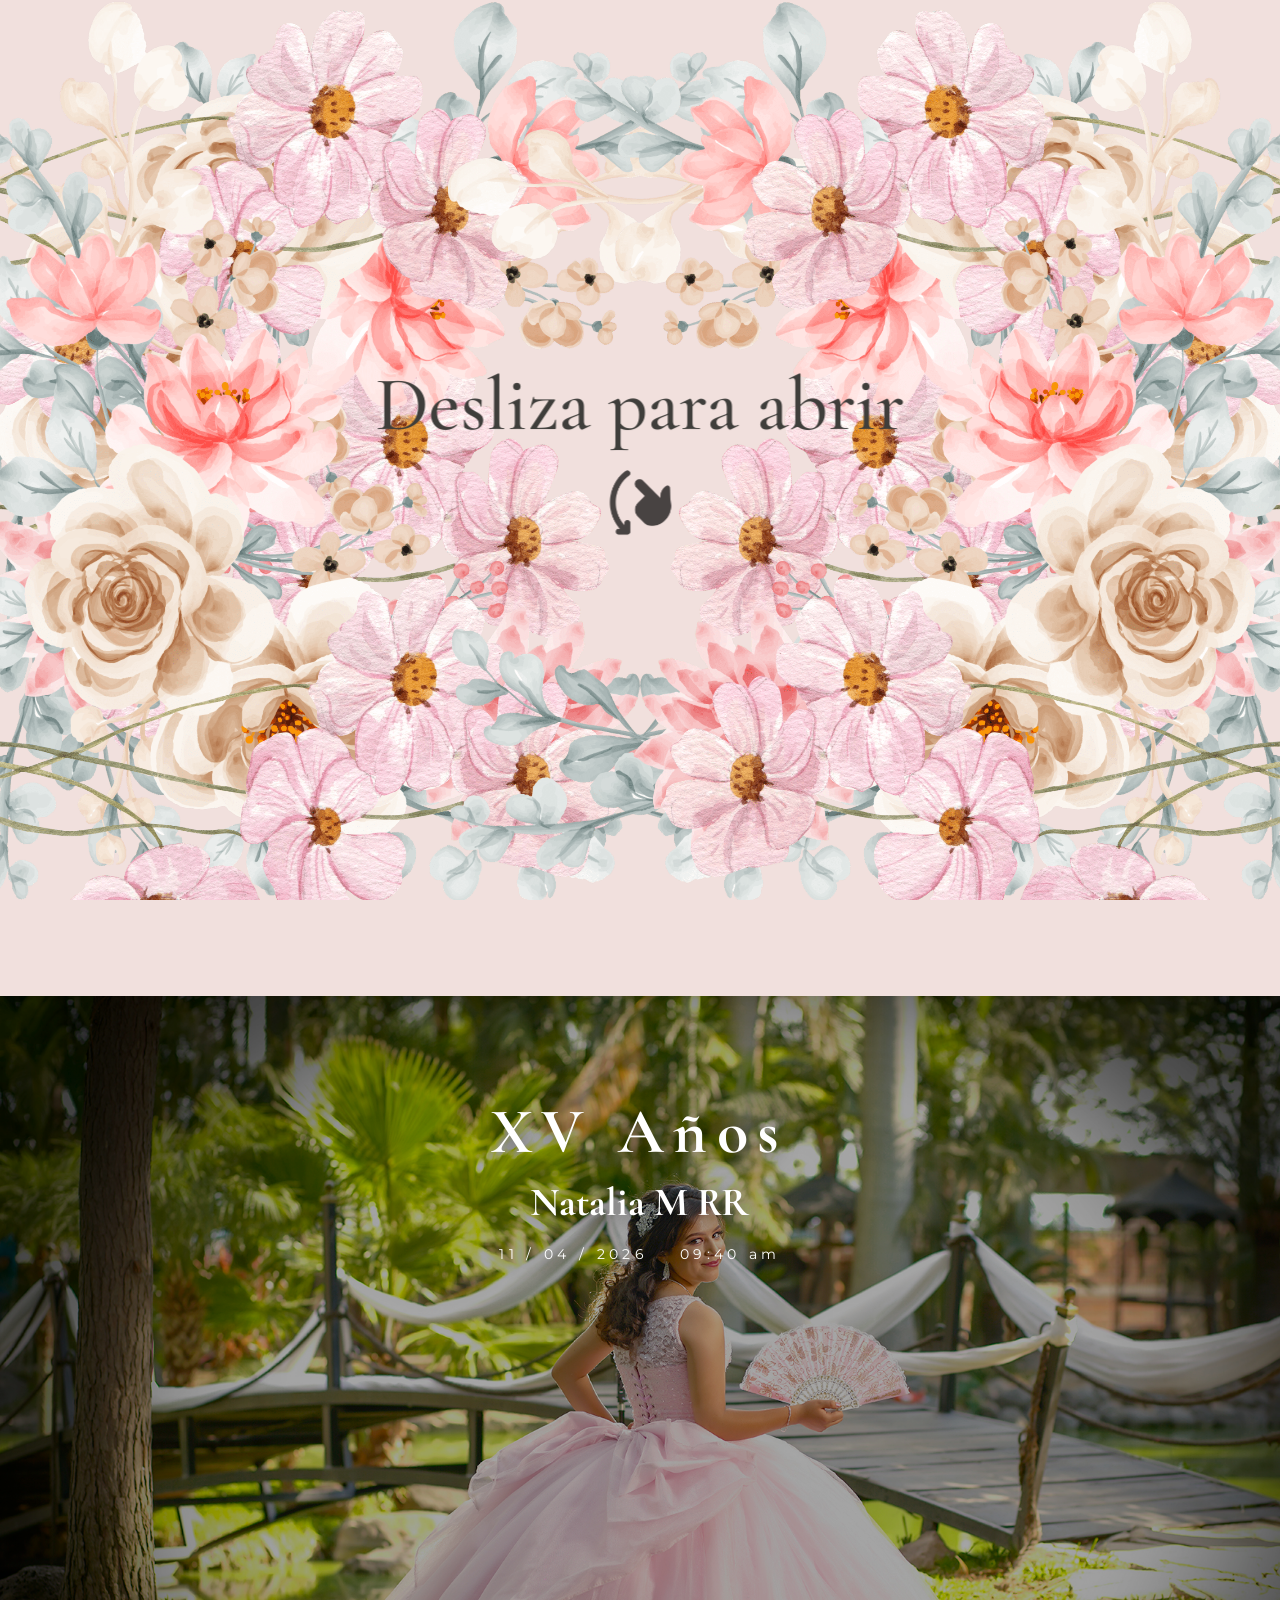
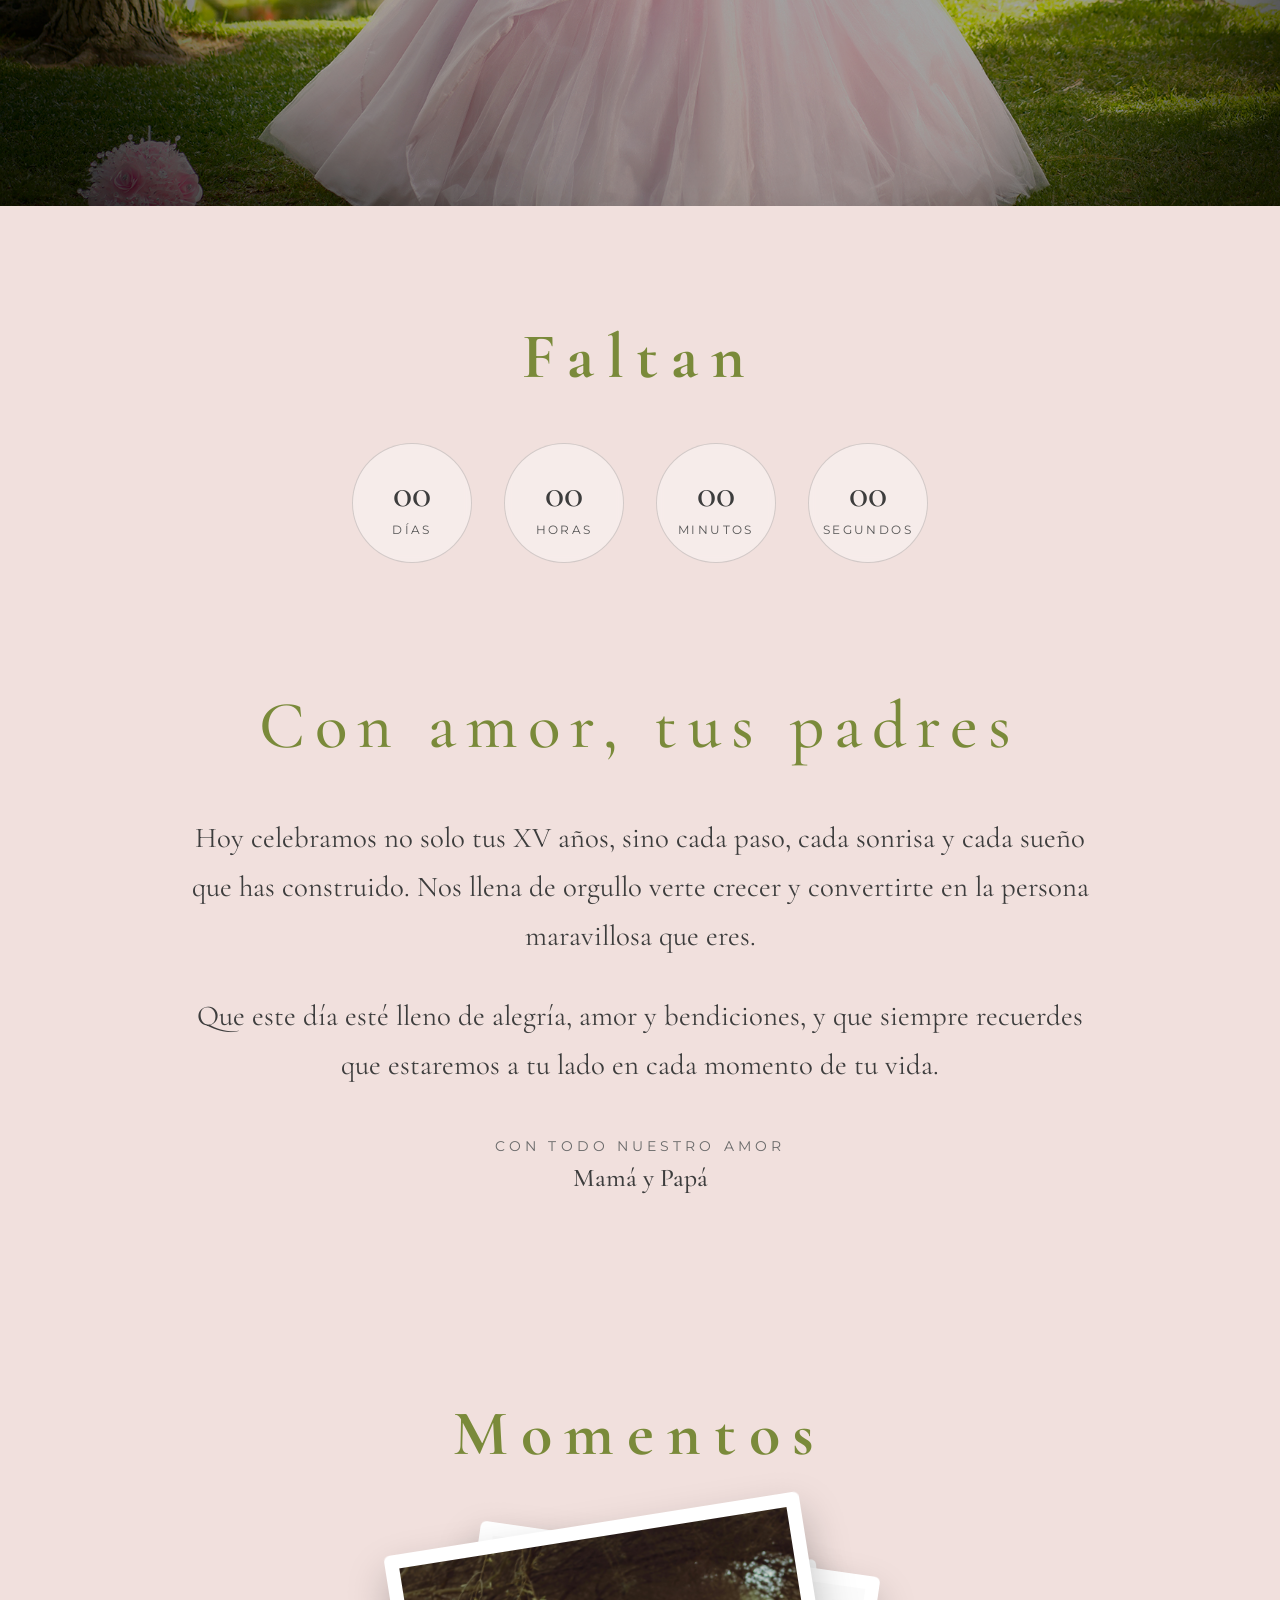
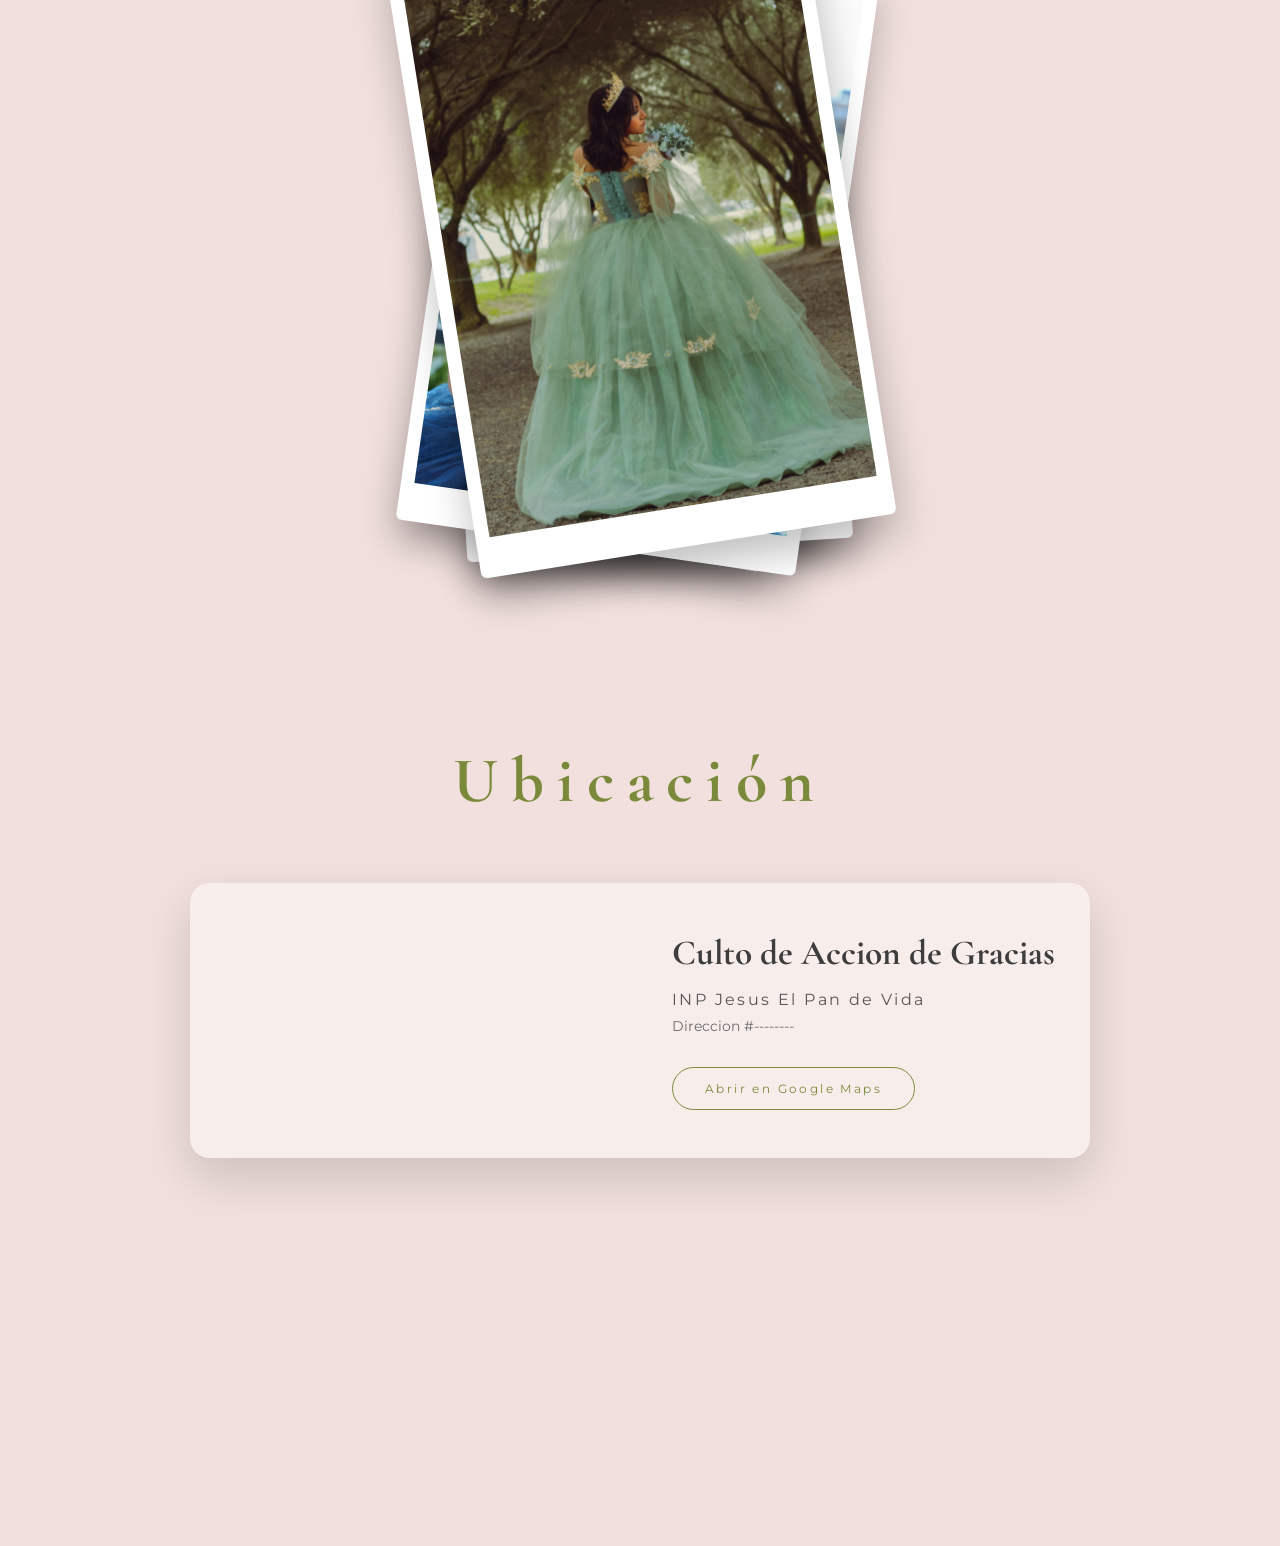
==== index1.html @ f37c55e5 "Se sube primer beta de la pagina Se probara si se puede acceder a otro html y si se puede extraer un" ====
<!DOCTYPE html>
<html lang="es">

<head>
    <meta charset="UTF-8" />
    <meta name="viewport" content="width=device-width, initial-scale=1.0" />

    <title>Mis XV Años</title>

    <!-- Google Fonts -->
    <link rel="preconnect" href="https://fonts.googleapis.com">
    <link rel="preconnect" href="https://fonts.gstatic.com" crossorigin>
    <link
        href="https://fonts.googleapis.com/css2?family=Cormorant+Garamond:ital,wght@0,400;0,500;0,600;1,400;1,500&family=Montserrat:wght@300;400;500;600&display=swap"
        rel="stylesheet">

    <link rel="stylesheet" href="styles.css">
</head>

<body>

    <!-- HERO -->
    <section class="hero">
        <div class="flower flower-left"></div>
        <div class="flower flower-right"></div>

        <div class="hero-text">
            <h1>Desliza para abrir</h1>

            <img src="/assets/hand.png" alt="">
        </div>
    </section>
    <section class="photo-section">
        <img src="assets/foto1.jpg" alt="Foto panorámica" class="photo-bg">

        <div class="photo-overlay">
            <h2>XV Años</h2>
            <h3>Natalia M RR</h3>

            <div class="photo-meta">
                <span>11 / 04 / 2026</span>
                <span>09:40 am</span>
            </div>
        </div>
    </section>

    <!--Timer -->
    <section class="countdown-section">
        <h2>Faltan</h2>

        <div class="countdown">
            <div class="time-box">
                <span id="days">00</span>
                <small>Días</small>
            </div>
            <div class="time-box">
                <span id="hours">00</span>
                <small>Horas</small>
            </div>
            <div class="time-box">
                <span id="minutes">00</span>
                <small>Minutos</small>
            </div>
            <div class="time-box">
                <span id="seconds">00</span>
                <small>Segundos</small>
            </div>
        </div>
    </section>

    <section class="parents-section">
        <div class="parents-container">
            <h2>Con amor, tus padres</h2>

            <p class="parents-text">
                Hoy celebramos no solo tus XV años, sino cada paso, cada sonrisa y cada
                sueño que has construido. Nos llena de orgullo verte crecer y convertirte
                en la persona maravillosa que eres.
            </p>

            <p class="parents-text">
                Que este día esté lleno de alegría, amor y bendiciones, y que siempre
                recuerdes que estaremos a tu lado en cada momento de tu vida.
            </p>

            <div class="parents-sign">
                <span>Con todo nuestro amor</span>
                <strong>Mamá y Papá</strong>
            </div>
        </div>
    </section>
    <section class="gallery-section">
        <h2>Momentos</h2>

        <div class="stack-gallery">
            <img src="assets/foto2.jpg" class="stack-img active">
            <img src="assets/foto3.jpg" class="stack-img">
            <img src="assets/foto4.jpg" class="stack-img">
            <img src="assets/foto3.jpg" class="stack-img">
            <img src="assets/foto4.jpg" class="stack-img">
            <img src="assets/foto3.jpg" class="stack-img">
            <img src="assets/foto4.jpg" class="stack-img">

        </div>
    </section>

<section class="location-section">
  <h2>Ubicación</h2>

  <div class="location-card">
    <div class="map-container">
      <!-- Google Maps Embed -->
      <iframe
        src="https://www.google.com/maps?q=17.865524954744586, -92.9316144738265&output=embed"
        loading="lazy"
        referrerpolicy="no-referrer-when-downgrade"
      ></iframe>
    </div>

    <div class="location-info">
      <h3>Culto de Accion de Gracias</h3>
      <p>INP Jesus El Pan de Vida</p>
      <span>Direccion #--------</span>

      <a
        href="https://www.google.com/maps?q=17.865524954744586, -92.9316144738265"
        target="_blank"
        class="map-btn"
      >
        Abrir en Google Maps
      </a>
    </div>
  </div>
</section>

    <script src="main.js"></script>
</body>

</html>
---- styles.css ----
/* RESET */
* {
  margin: 0;
  padding: 0;
  box-sizing: border-box;
}
html,
body {
  overflow-x: hidden;
}
body {
  min-height: 200vh;
  background-color: #f1e0dd;
}

/* =========================
   HERO
========================= */
.hero {
  position: relative;
  width: 100%;
  height: 100vh;
  overflow: hidden;
}

/* TEXTO HERO */
.hero-text {
  position: fixed;
  top: 50%;
  left: 50%;
  transform: translate(-50%, -50%);
  text-align: center;

  color: #3f3e3b;
  z-index: 10;

  animation: floatText 2s ease-in-out infinite;
  will-change: transform, opacity;
  transition: opacity 0.6s ease, transform 0.6s ease;
}

.hero-text h1 {
  font-family: "Cormorant Garamond", serif;
  font-size: clamp(3rem, 6vw, 6rem);
  font-weight: 500;
}

.hero-text p {
  font-family: "Montserrat", sans-serif;
  letter-spacing: 0.25em;
  margin-top: 0.5rem;
}

.hero-text img {
  height: 70px;
  margin-top: 1rem;
  transform: rotate(-90deg);
  opacity: 0.7;
}
.hero-text.hide {
  opacity: 0;
  transform: translate(-50%, -60%);
  pointer-events: none;
}

/* ANIMACIÓN FLOTANTE */
@keyframes floatText {
  0% {
    transform: translate(-50%, -52%);
  }
  50% {
    transform: translate(-50%, -48%);
  }
  100% {
    transform: translate(-50%, -52%);
  }
}

/* =========================
   FLORES
========================= */
.flower {
  position: fixed;
  top: 0;
  height: 100vh;
  width: 65%;

  background-repeat: no-repeat;
  background-size: cover;
}

.flower-left {
  left: 0;
  background-image: url("assets/flowers-left1.png");
  background-position: right center;
}

.flower-right {
  right: 0;
  background-image: url("assets/flowers-right1.png");
  background-position: left center;
}

/* RESPONSIVE FLORES */
@media (max-width: 768px) {
  .flower {
    width: 90%;
  }
}

@media (max-width: 480px) {
  .flower {
    width: 120%;
  }
}

/* =========================
   SECCIÓN FOTO PANORÁMICA
========================= */
.photo-section {
  position: relative;
  width: 100%;
  height: 90vh; /* controla qué tan grande se ve */
  margin: 6rem 0; /* margen arriba y abajo */
  overflow: hidden;
  z-index: -1;
}

/* IMAGEN ATRÁS */
.photo-bg {
  position: relative;
  width: 100%;
  height: 100%;
  display: block;
  z-index: -1;
  object-fit: cover; /* 🔑 se recorta sin deformarse */
  object-position: center top; /* puedes cambiar a top, bottom */
}

/* OVERLAY OSCURO (opcional, se activa con scroll) */
.photo-section::after {
  content: "";
  position: absolute;
  inset: 0;
  background: rgba(0, 0, 0, 0.35);
  opacity: 0;
  transition: opacity 0.8s ease;
}

.photo-section.active::after {
  opacity: 1;
}

/* TEXTO ENCIMA */
.photo-overlay {
  position: absolute;
  top: 12%;
  left: 50%;
  transform: translate(-50%, 20px);

  text-align: center;
  color: #fff;
  z-index: 2;

  opacity: 0;
  transition: opacity 0.8s ease, transform 0.8s ease;
}

/* ACTIVO CON SCROLL */
.photo-overlay.show {
  opacity: 1;
  transform: translate(-50%, 0);
}

/* ESTILOS TEXTO FOTO */
.photo-overlay h2 {
  font-family: "Cormorant Garamond", serif;
  font-size: clamp(2.5rem, 5vw, 4rem);
  letter-spacing: 0.15em;
}

.photo-overlay h3 {
  font-family: "Cormorant Garamond", serif;
  font-size: clamp(1.8rem, 4vw, 2.5rem);
  margin-top: 0.5rem;
}

.photo-meta {
  margin-top: 1.2rem;
  font-family: "Montserrat", sans-serif;
  font-size: 0.9rem;
  letter-spacing: 0.3em;

  display: flex;
  gap: 2rem;
  justify-content: center;
}

/* SOMBRA PARA LEGIBILIDAD */
.photo-overlay * {
  text-shadow: 0 4px 20px rgba(0, 0, 0, 0.5);
}

/* RESPONSIVE TEXTO FOTO */
@media (max-width: 768px) {
  .photo-overlay {
    top: 8%;
  }

  .photo-meta {
    flex-direction: column;
    gap: 0.5rem;
  }
}

/*Timer*/

/* =========================
   COUNTDOWN
========================= */
.countdown-section {
  min-height: 30vh;
  padding: 1rem 1rem;

  display: flex;
  flex-direction: column;
  justify-content: center;
  align-items: center;

  background-color: #f1e0dd;
  text-align: center;
}

.countdown-section h2 {
  font-family: "Cormorant Garamond", serif;
  font-size: clamp(2.5rem, 5vw, 4rem);
  margin-bottom: 3rem;
  color: #7a8a3a;
  letter-spacing: 0.2em;
}

/* CONTENEDOR */
.countdown {
  display: flex;
  gap: 2rem;
  flex-wrap: wrap;
  justify-content: center;
}

/* CAJA */
.time-box {
  width: 120px;
  height: 120px;

  border: 1px solid rgba(0, 0, 0, 0.15);
  border-radius: 50%;

  display: flex;
  flex-direction: column;
  justify-content: center;
  align-items: center;

  background: rgba(255, 255, 255, 0.4);
  backdrop-filter: blur(4px);
}

/* NÚMERO */
.time-box span {
  font-family: "Cormorant Garamond", serif;
  font-size: 2.5rem;
  font-weight: 500;
  color: #3d3d3d;
}

/* TEXTO */
.time-box small {
  font-family: "Montserrat", sans-serif;
  font-size: 0.75rem;
  letter-spacing: 0.2em;
  text-transform: uppercase;
  margin-top: 0.3rem;
  color: #555;
}

/* RESPONSIVE */
@media (max-width: 480px) {
  .time-box {
    width: 90px;
    height: 90px;
  }

  .time-box span {
    font-size: 1.8rem;
  }
}

/* =========================
   PALABRAS DE LOS PADRES
========================= */
.parents-section {
  min-height: 80vh;
  padding: 6rem 1.5rem;

  display: flex;
  justify-content: center;
  align-items: center;

  background-color: #f1e0dd;
}

.parents-container {
  max-width: 900px;
  text-align: center;
  transform: translateY(40px);
  transition: opacity 1s ease, transform 1s ease;
}
.parents-container.show {
  opacity: 1;
  transform: translateY(0);
}
/* TÍTULO */
.parents-container h2 {
  font-family: "Cormorant Garamond", serif;
  font-size: clamp(2.8rem, 6vw, 4.2rem);
  font-weight: 500;
  margin-bottom: 3rem;

  color: #7a8a3a;
  letter-spacing: 0.15em;
}

/* TEXTO */
.parents-text {
  font-family: "Cormorant Garamond", serif;
  font-size: clamp(1.4rem, 2.5vw, 1.8rem);
  line-height: 1.7;
  margin-bottom: 2rem;

  color: #3d3d3d;
}

/* FIRMA */
.parents-sign {
  margin-top: 3rem;
  display: flex;
  flex-direction: column;
  gap: 0.5rem;
}

.parents-sign span {
  font-family: "Montserrat", sans-serif;
  font-size: 0.85rem;
  letter-spacing: 0.3em;
  text-transform: uppercase;
  color: #6a6a6a;
}

.parents-sign strong {
  font-family: "Cormorant Garamond", serif;
  font-size: 1.6rem;
  font-weight: 500;
  color: #3d3d3d;
}

/* RESPONSIVE */
@media (max-width: 480px) {
  .parents-section {
    padding: 4rem 1rem;
  }
}

/* =========================
   STACK GALLERY
========================= */
.gallery-section {
  min-height: 100vh;
  padding: 6rem 1rem;
  text-align: center;
  background-color: #f1e0dd;
}

.gallery-section h2 {
  font-family: "Cormorant Garamond", serif;
  font-size: clamp(2.5rem, 5vw, 4rem);
  margin-bottom: 3rem;
  letter-spacing: 0.2em;
  color: #7a8a3a;
}

.stack-gallery {
  position: relative;
  width: min(90vw, 420px);
  height: 70vh;
  margin: auto;
}

/* IMÁGENES APILADAS */
.stack-img {
  position: absolute;
  inset: 0;

  width: 100%;
  height: 100%;
  object-fit: cover;
  border-radius: 20px;

  opacity: 0;
  transform: scale(0.96) translateY(20px);

  transition: transform 0.6s ease, opacity 0.6s ease;
}

/* ACTIVA */
.stack-img.active {
  opacity: 1;
  transform: scale(1) translateY(0);
  z-index: 3;
}

/* SIGUIENTES */
.stack-img.next {
  opacity: 1;
  transform: scale(0.97) translateY(12px);
  z-index: 2;
}

.stack-img.after {
  opacity: 1;
  transform: scale(0.94) translateY(24px);
  z-index: 1;
}

/* RESPONSIVE */
@media (max-width: 480px) {
  .stack-gallery {
    height: 60vh;
  }
}

/* =========================
   POLAROID STACK (FINAL)
========================= */

.stack-gallery {
  position: relative;
  width: min(90vw, 420px);
  height: 70vh;
  margin: auto;
  cursor: grab;

  touch-action: pan-y;
}

/* FOTO POLAROID */
.stack-img {
  position: absolute;
  inset: 0;
  margin: auto;
  width: 100%;
  height: 100%;
  object-fit: cover;
  background: white;
  padding: 14px 14px 40px 14px;
  border-radius: 6px;

  box-shadow: 0 20px 40px rgba(0, 0, 0, 0.25);

  pointer-events: none;

  opacity: 0;
  transform: scale(0.96) translateY(20px);

  transition: transform 0.6s cubic-bezier(0.22, 0.61, 0.36, 1),
    opacity 0.4s ease;

  will-change: transform, opacity;
}

/* ACTIVA */
.stack-img.active {
  opacity: 1;
  z-index: 3;
}

/* DETRÁS */
.stack-img.next {
  opacity: 1;
  z-index: 2;
}

.stack-img.after {
  opacity: 1;
  z-index: 1;
}

/* SALIDA VISUAL (RECORRIDO REAL) */
.stack-img.exit-left {
  transform: translateX(-140vw) rotate(-20deg) scale(0.9);
  opacity: 0;
}

.stack-img.exit-right {
  transform: translateX(140vw) rotate(20deg) scale(0.9);
  opacity: 0;
}

/* CLICK → RECTA */
.stack-img.focused {
  transform: rotate(0deg) scale(0.92) !important;
  z-index: 5;
}
.stack-img.dragging {
  transition: none !important;
}




/*=======Mapa=======*/

/* =========================
   UBICACIÓN
========================= */
.location-section {
  min-height: 100vh;
  padding: 6rem 1.5rem;
  background-color: #f1e0dd;
  text-align: center;
}

.location-section h2 {
  font-family: "Cormorant Garamond", serif;
  font-size: clamp(2.5rem, 5vw, 4rem);
  letter-spacing: 0.2em;
  color: #7a8a3a;
  margin-bottom: 4rem;
}

/* TARJETA */
.location-card {
  max-width: 900px;
  margin: auto;
  background: rgba(255, 255, 255, 0.45);
  backdrop-filter: blur(6px);
  border-radius: 20px;
  overflow: hidden;

  display: grid;
  grid-template-columns: 1fr 1fr;
  box-shadow: 0 20px 50px rgba(0, 0, 0, 0.15);
}

/* MAPA */
.map-container {
  width: 100%;
  height: 100%;
}

.map-container iframe {
  width: 100%;
  height: 100%;
  border: none;
  filter: grayscale(0.15);
}

/* INFO */
.location-info {
  padding: 3rem 2rem;
  text-align: left;
}

.location-info h3 {
  font-family: "Cormorant Garamond", serif;
  font-size: 2.2rem;
  margin-bottom: 1rem;
  color: #3d3d3d;
}

.location-info p {
  font-family: "Montserrat", sans-serif;
  font-size: 1rem;
  letter-spacing: 0.15em;
  margin-bottom: 0.5rem;
  color: #555;
}

.location-info span {
  display: block;
  font-family: "Montserrat", sans-serif;
  font-size: 0.9rem;
  margin-bottom: 2rem;
  color: #6a6a6a;
}

/* BOTÓN */
.map-btn {
  display: inline-block;
  padding: 0.8rem 2rem;
  border: 1px solid #7a8a3a;
  border-radius: 40px;
  font-family: "Montserrat", sans-serif;
  letter-spacing: 0.2em;
  font-size: 0.75rem;
  text-decoration: none;
  color: #7a8a3a;
  transition: all 0.3s ease;
}

.map-btn:hover {
  background-color: #7a8a3a;
  color: #fff;
}

/* RESPONSIVE */
@media (max-width: 768px) {
  .location-card {
    grid-template-columns: 1fr;
  }

  .map-container {
    height: 280px;
  }

  .location-info {
    text-align: center;
  }
}
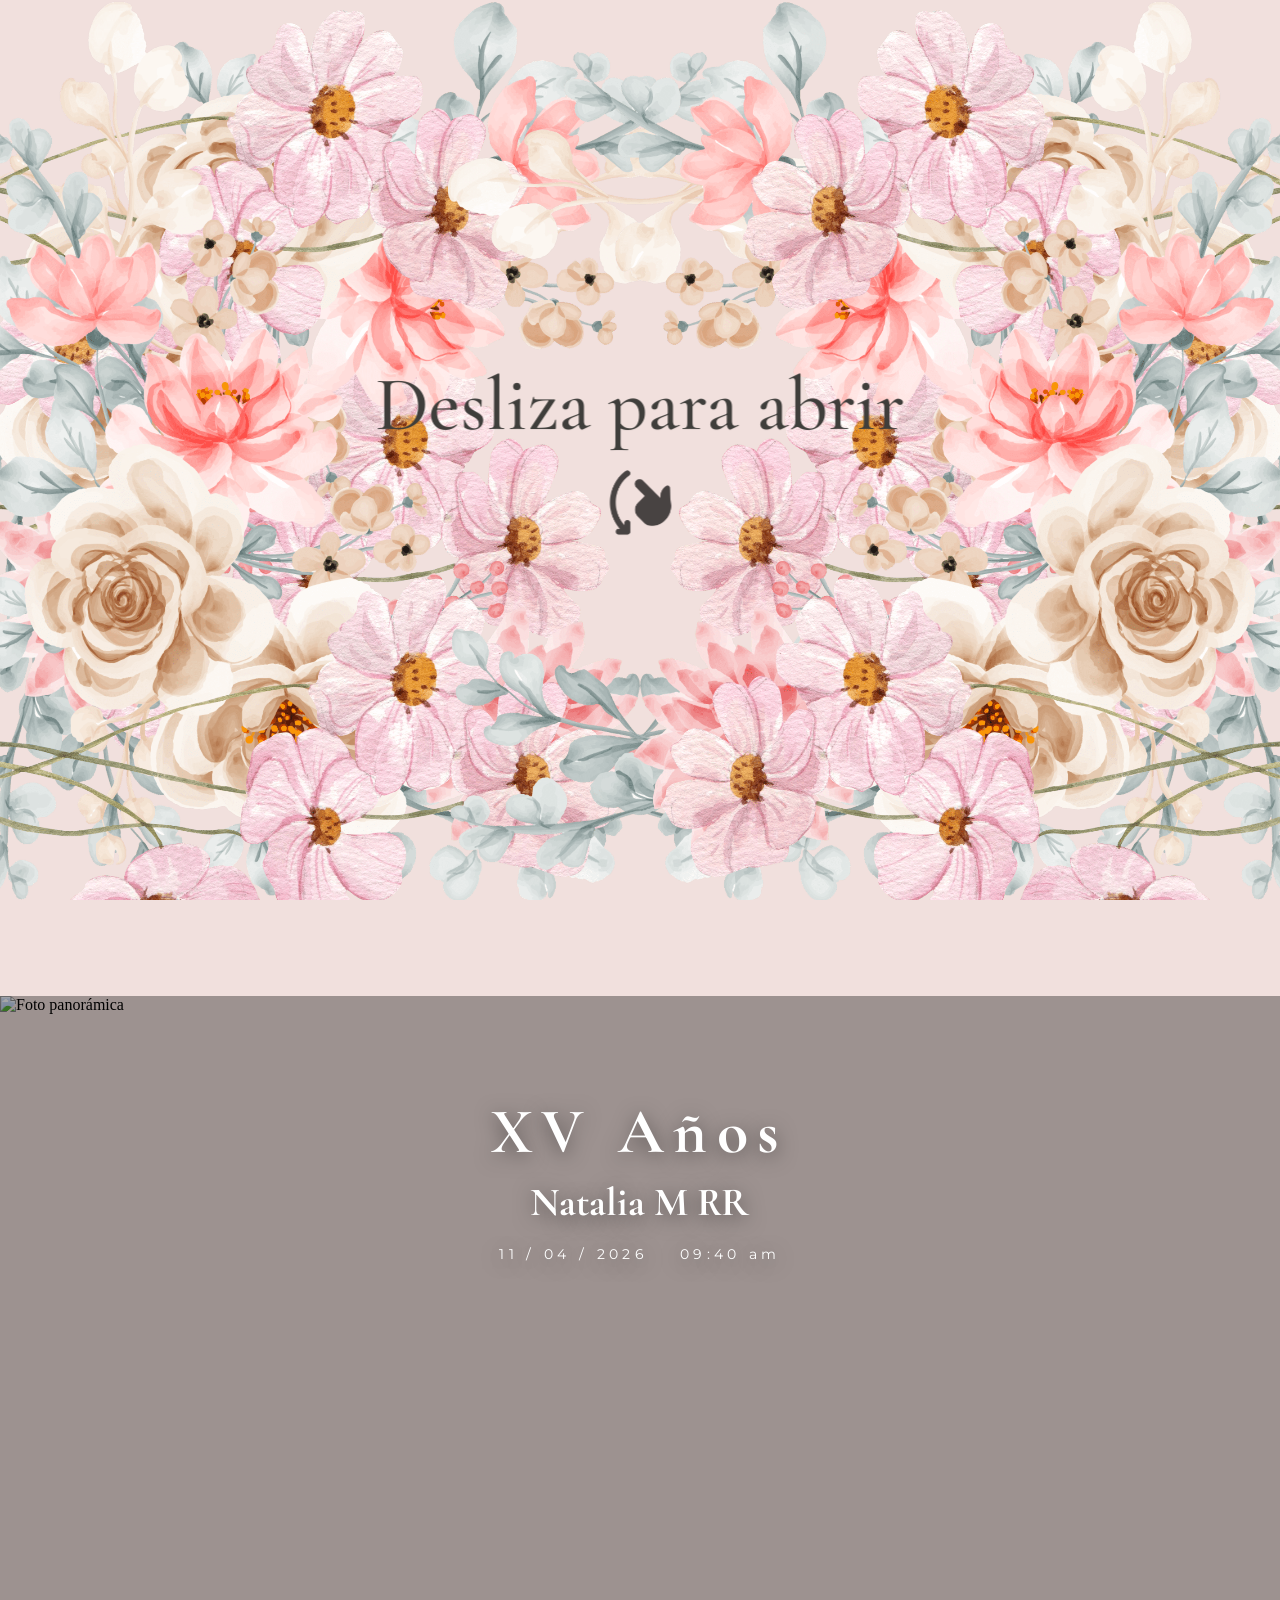
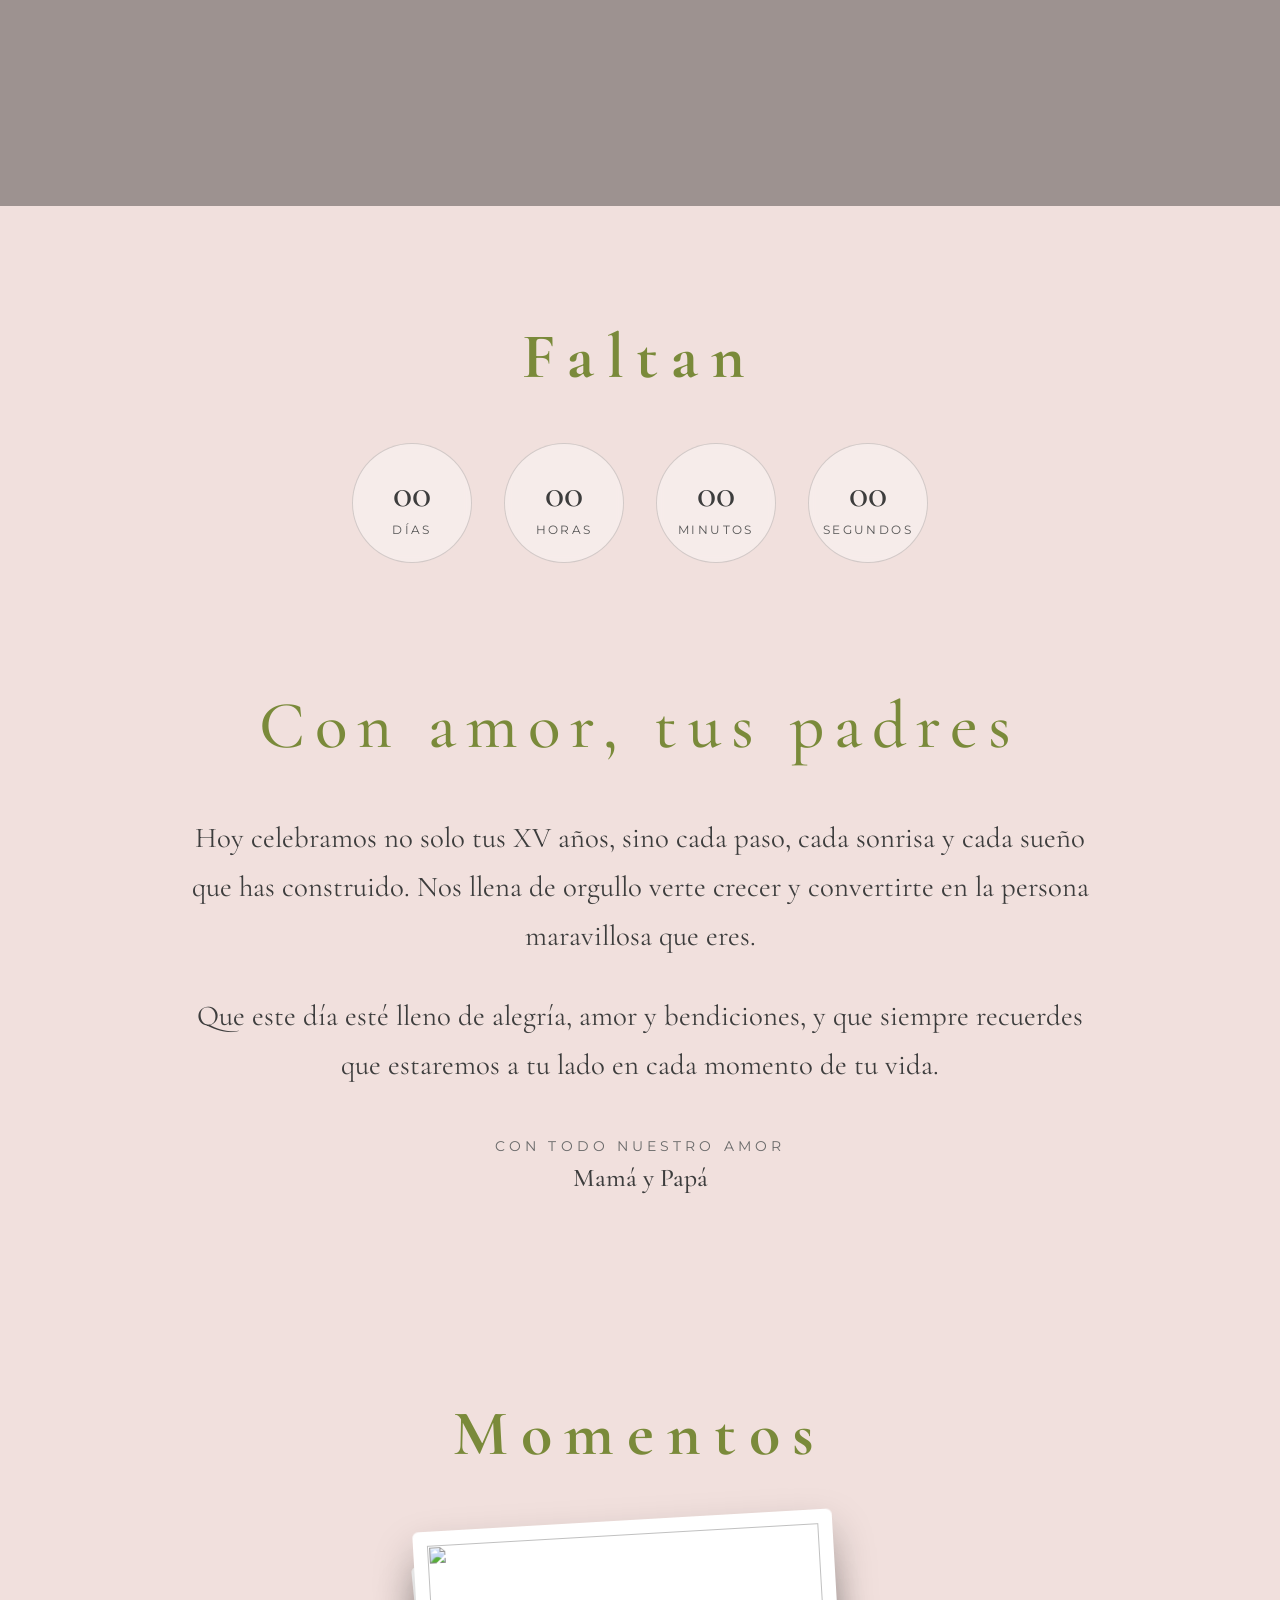
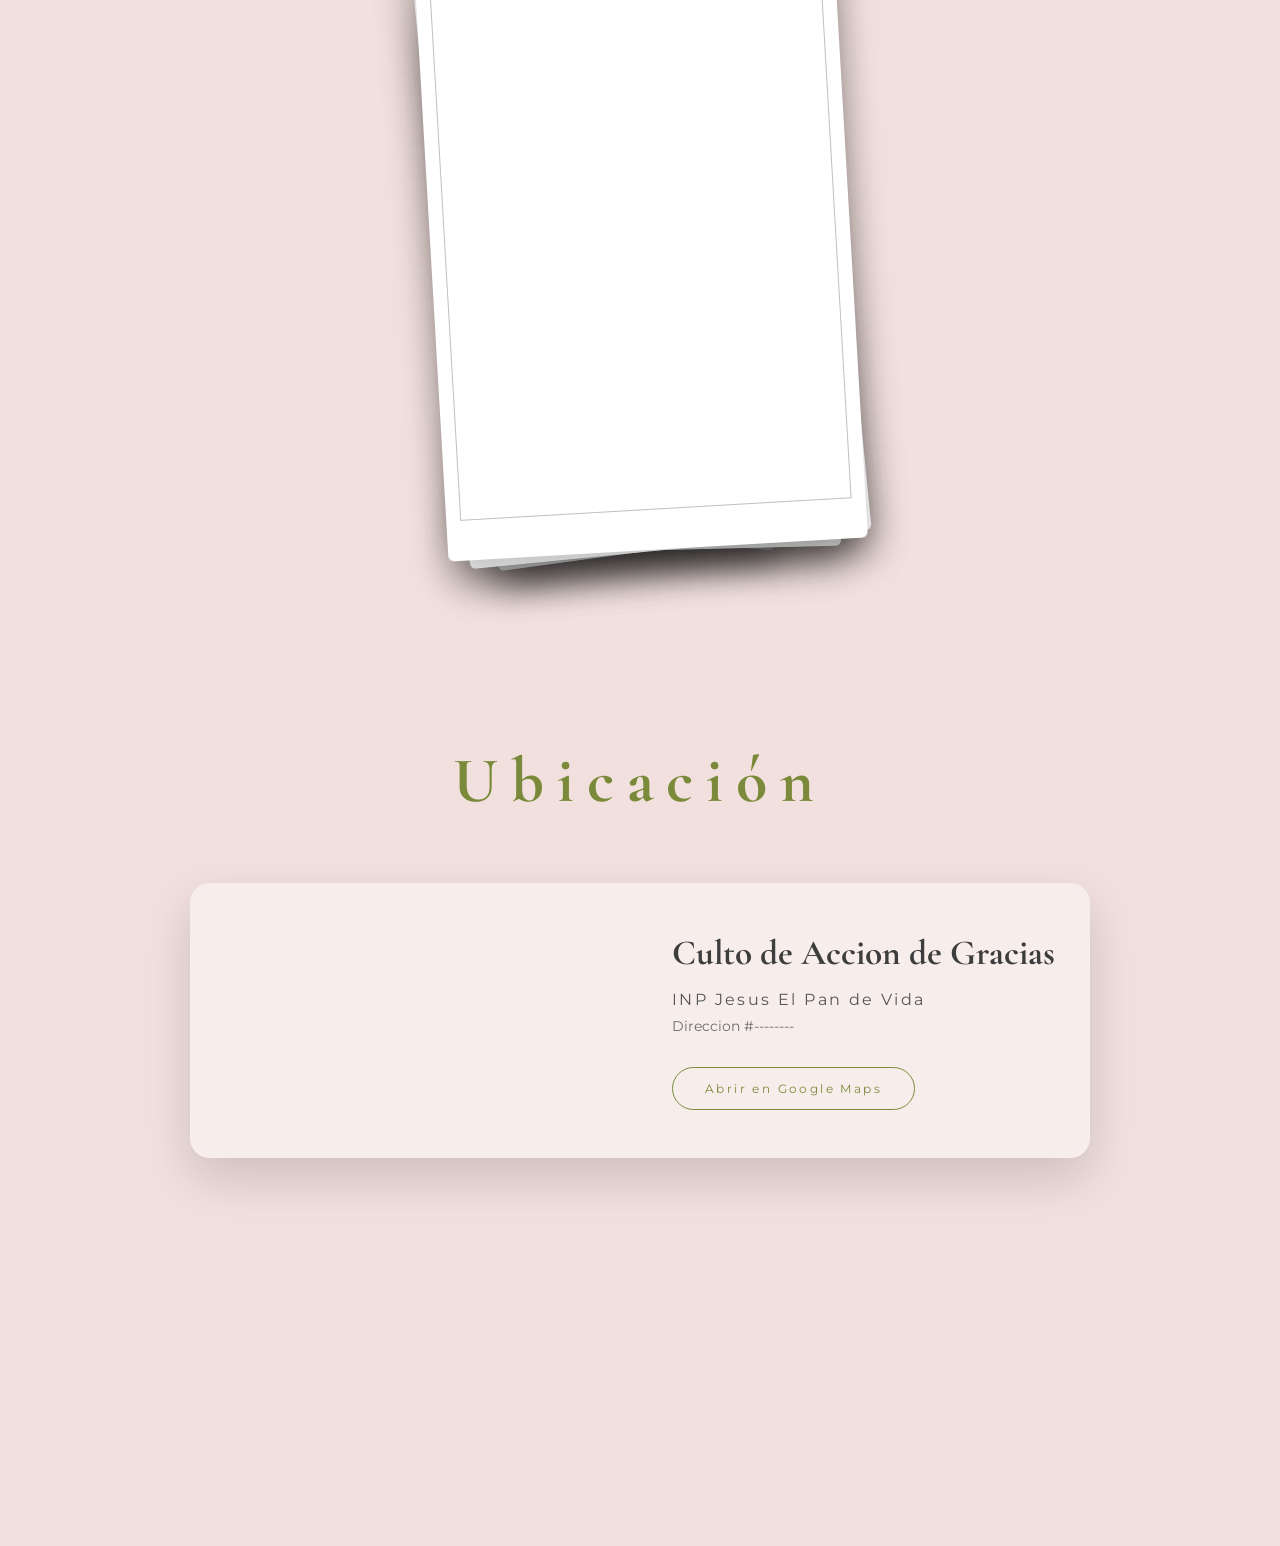
==== commit 92e0a1a0: "Update index1.html Solo le quiete las imagenes" ====
--- a/index1.html
+++ b/index1.html
@@ -31,7 +31,7 @@
         </div>
     </section>
     <section class="photo-section">
-        <img src="assets/foto1.jpg" alt="Foto panorámica" class="photo-bg">
+        <img src="assets/" alt="Foto panorámica" class="photo-bg">
 
         <div class="photo-overlay">
             <h2>XV Años</h2>
@@ -93,13 +93,13 @@
         <h2>Momentos</h2>
 
         <div class="stack-gallery">
-            <img src="assets/foto2.jpg" class="stack-img active">
-            <img src="assets/foto3.jpg" class="stack-img">
-            <img src="assets/foto4.jpg" class="stack-img">
-            <img src="assets/foto3.jpg" class="stack-img">
-            <img src="assets/foto4.jpg" class="stack-img">
-            <img src="assets/foto3.jpg" class="stack-img">
-            <img src="assets/foto4.jpg" class="stack-img">
+            <img src="assets/" class="stack-img active">
+            <img src="assets/" class="stack-img">
+            <img src="assets/" class="stack-img">
+            <img src="assets/" class="stack-img">
+            <img src="assets/" class="stack-img">
+            <img src="assets/" class="stack-img">
+            <img src="assets/" class="stack-img">
 
         </div>
     </section>
@@ -136,4 +136,5 @@
     <script src="main.js"></script>
 </body>
 
-</html>+
+</html>
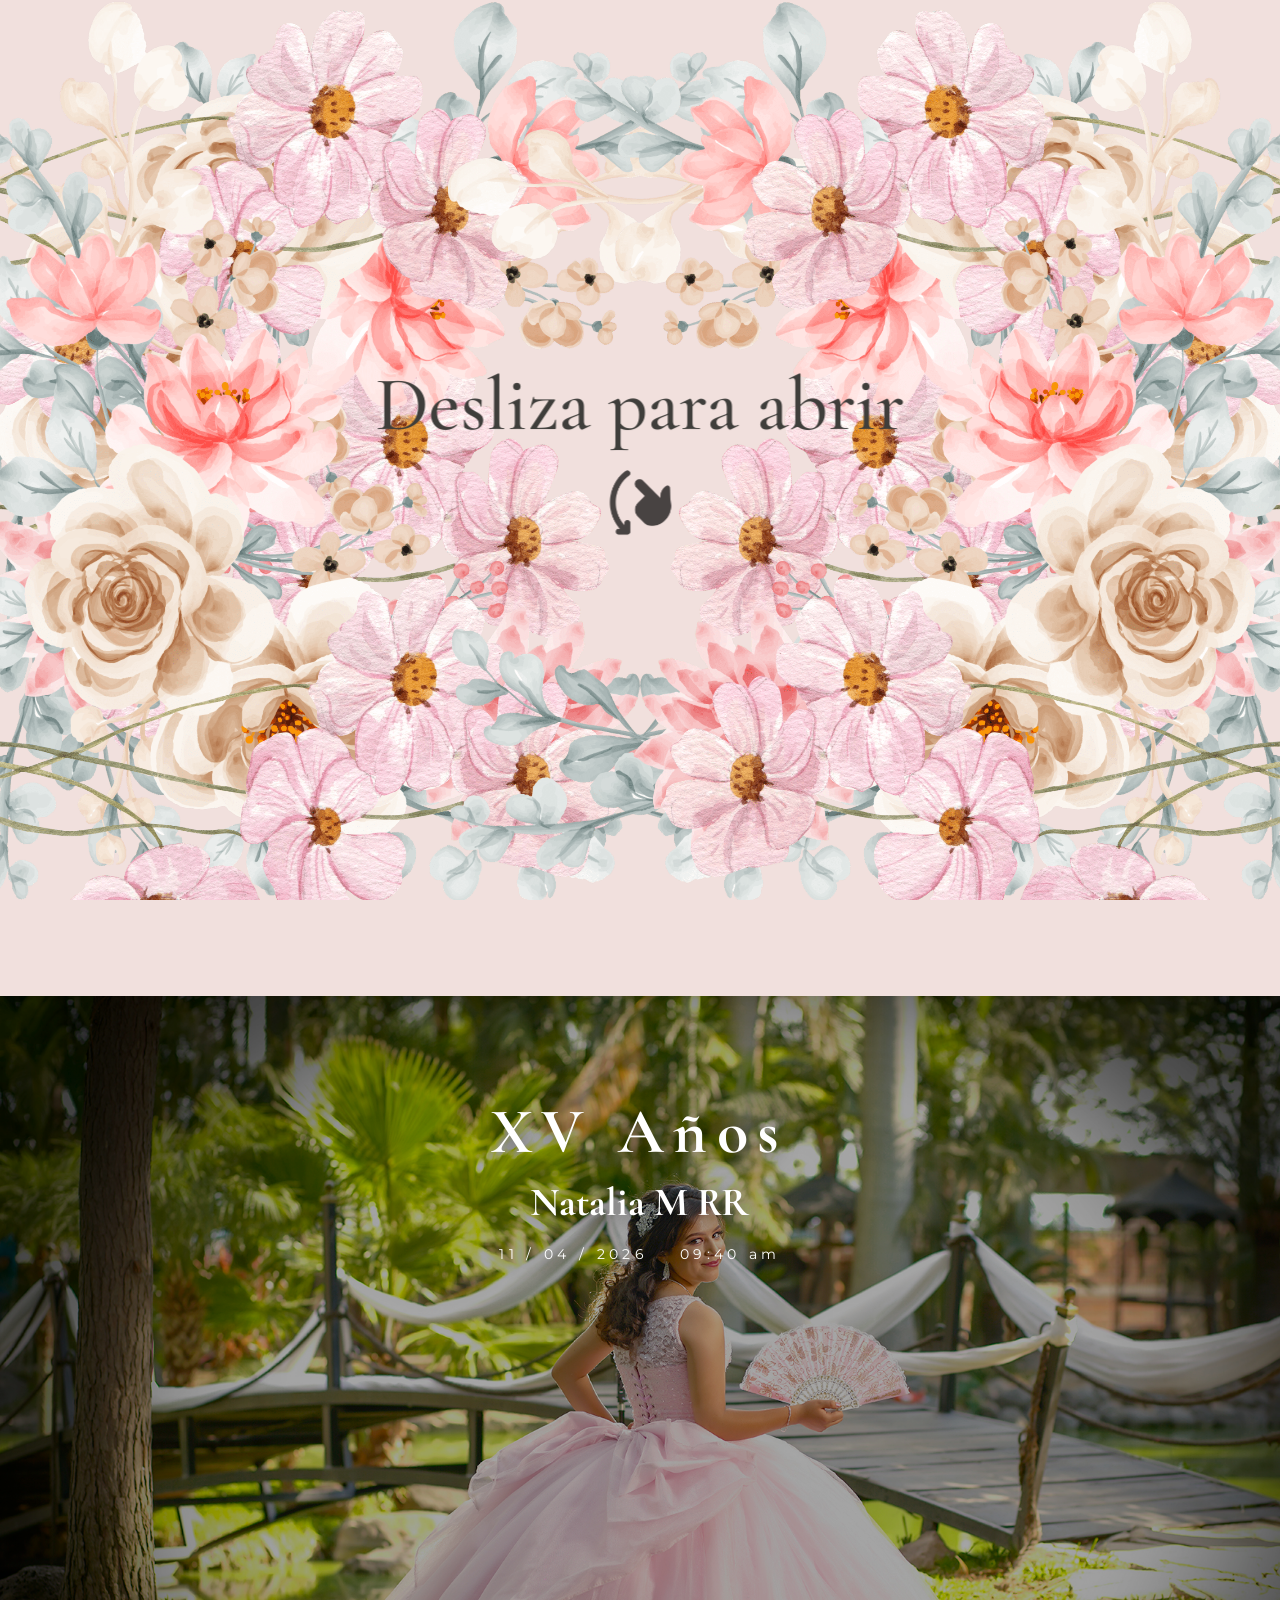
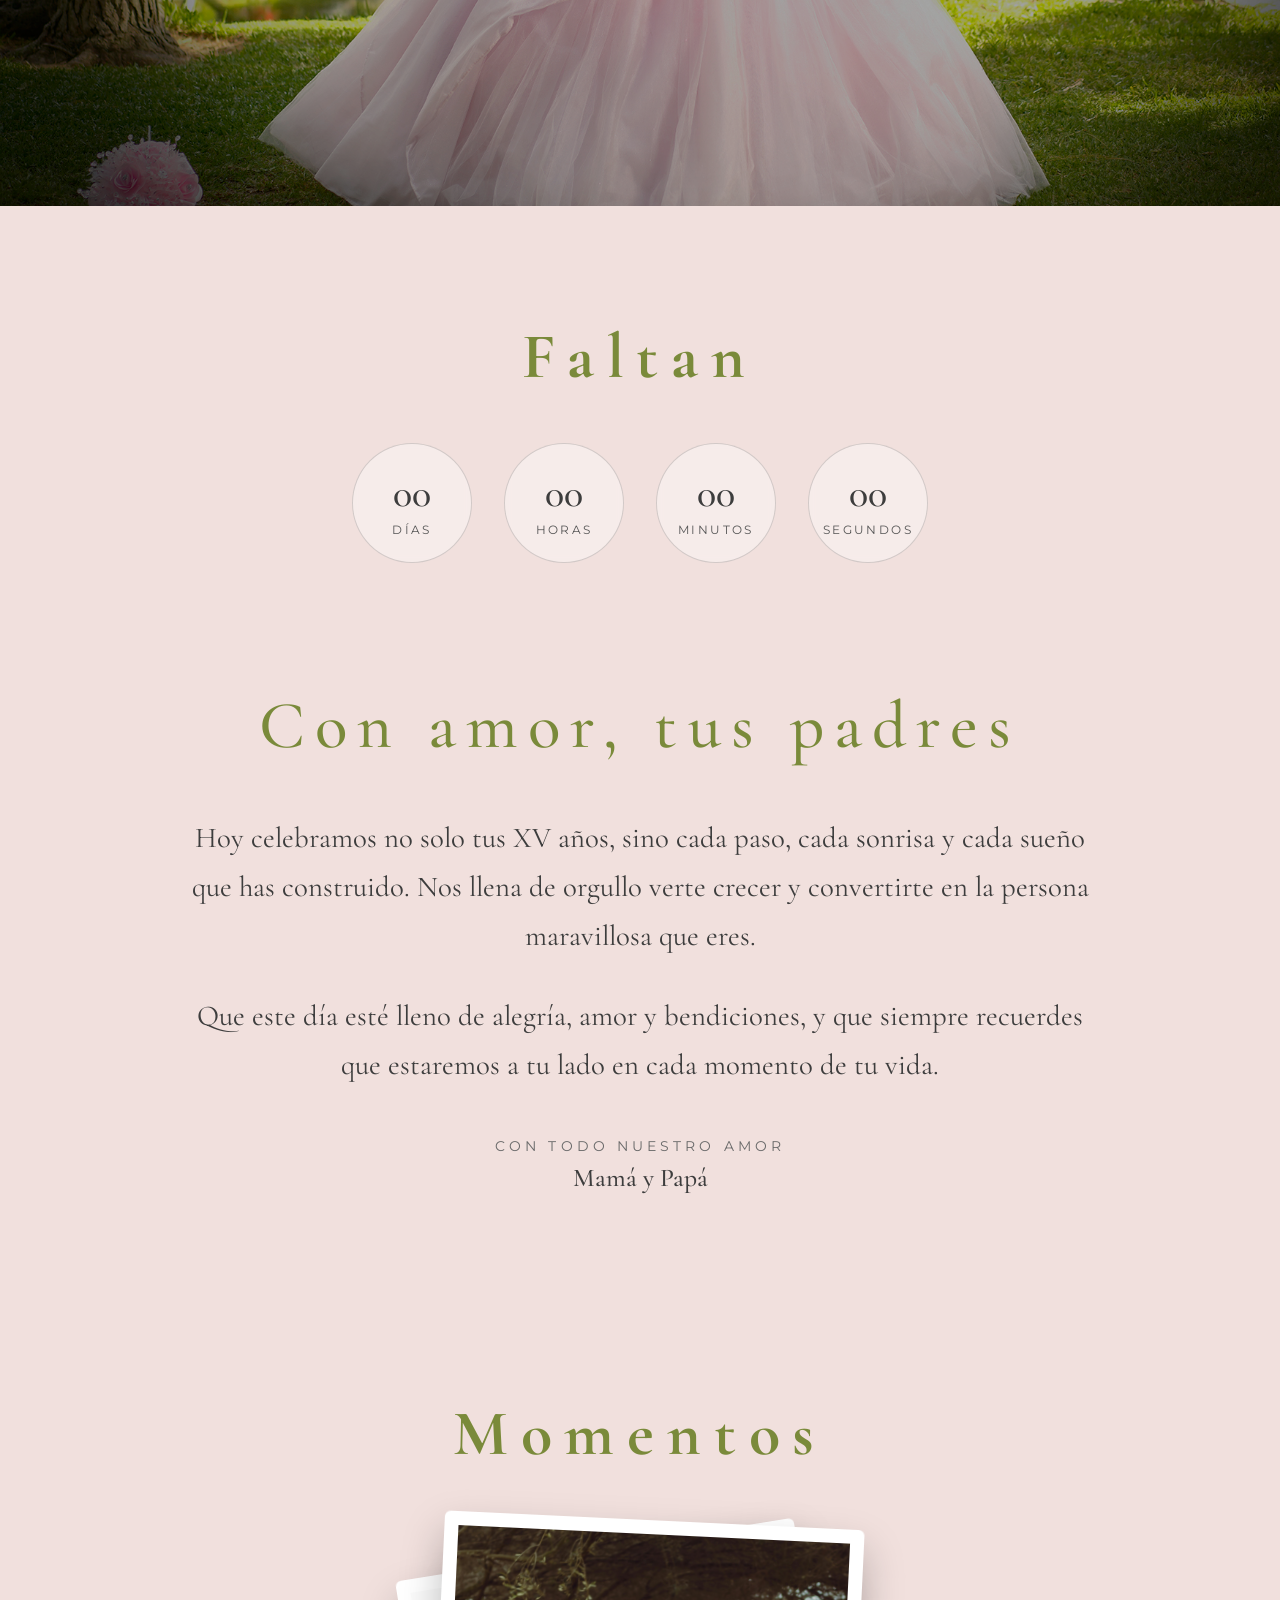
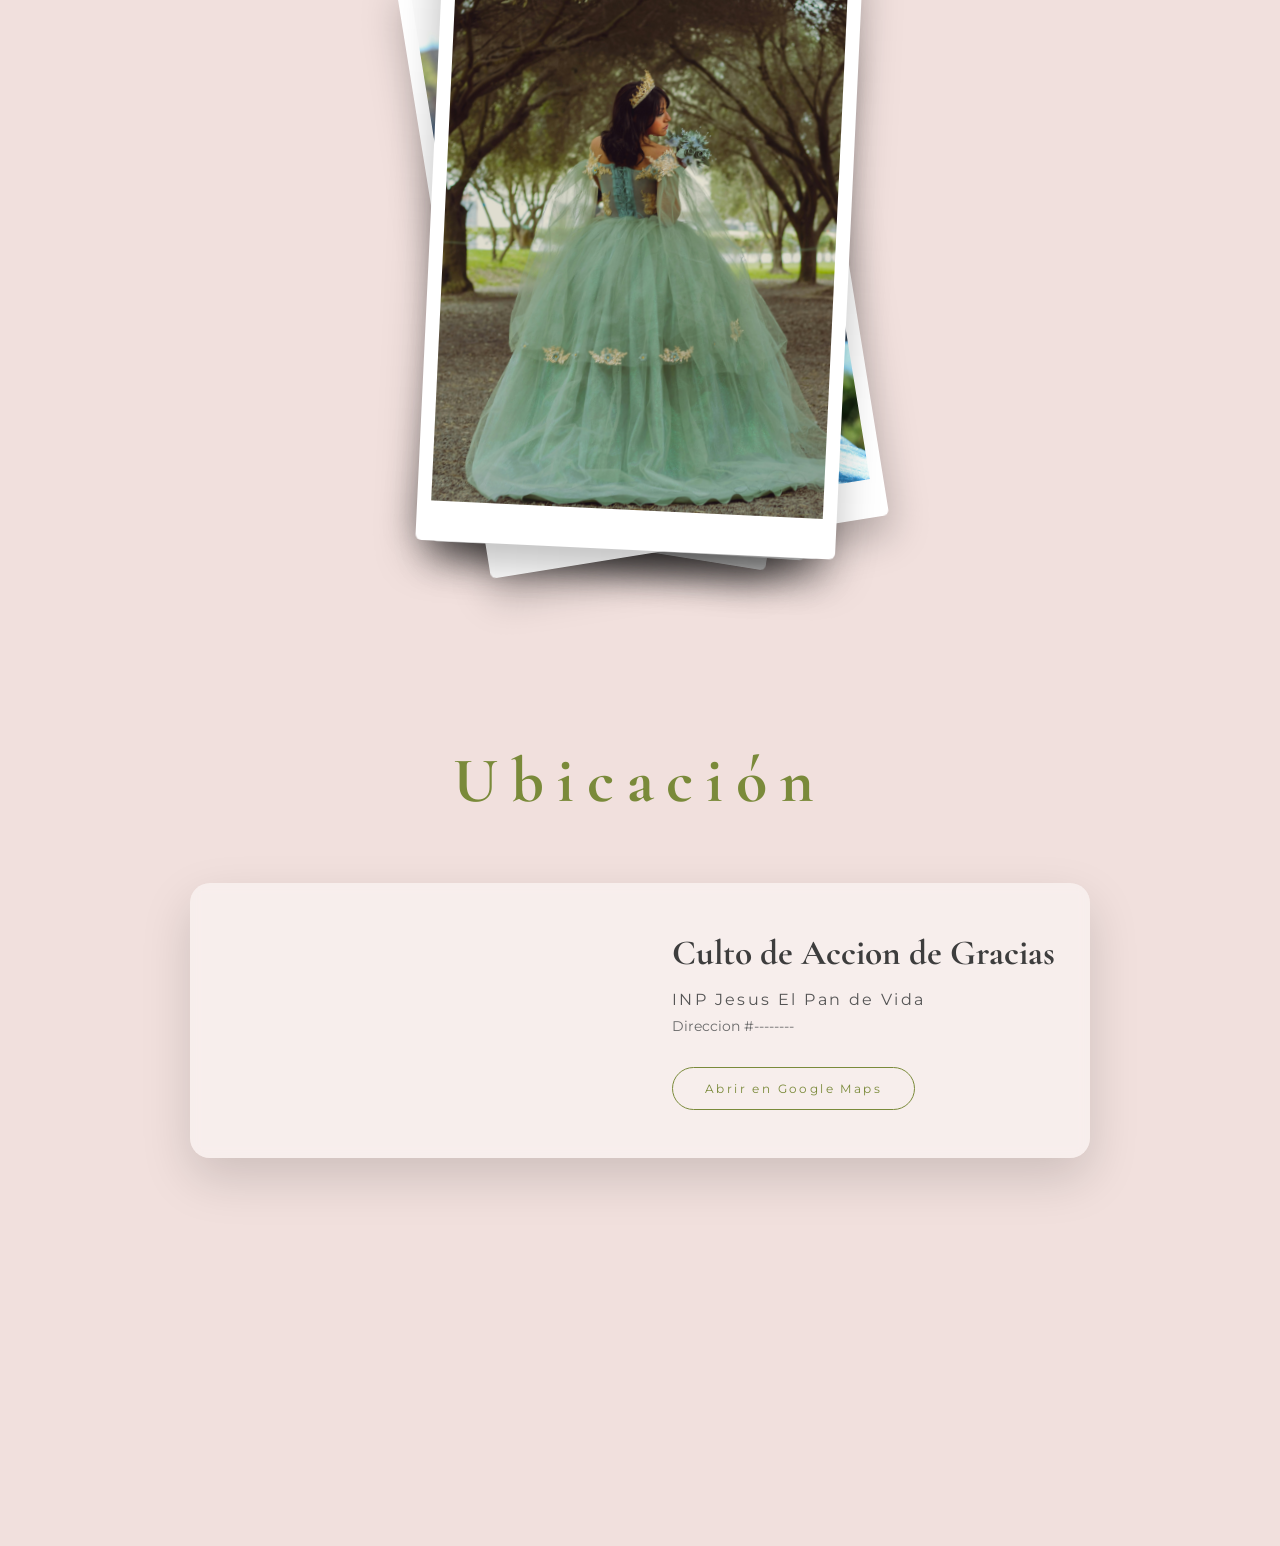
==== commit acda7612: "Actualizar datos" ====
--- a/index1.html
+++ b/index1.html
@@ -31,7 +31,7 @@
         </div>
     </section>
     <section class="photo-section">
-        <img src="assets/" alt="Foto panorámica" class="photo-bg">
+        <img src="assets/foto1.jpg" alt="Foto panorámica" class="photo-bg">
 
         <div class="photo-overlay">
             <h2>XV Años</h2>
@@ -93,13 +93,13 @@
         <h2>Momentos</h2>
 
         <div class="stack-gallery">
-            <img src="assets/" class="stack-img active">
-            <img src="assets/" class="stack-img">
-            <img src="assets/" class="stack-img">
-            <img src="assets/" class="stack-img">
-            <img src="assets/" class="stack-img">
-            <img src="assets/" class="stack-img">
-            <img src="assets/" class="stack-img">
+            <img src="assets/foto2.jpg" class="stack-img active">
+            <img src="assets/foto3.jpg" class="stack-img">
+            <img src="assets/foto4.jpg" class="stack-img">
+            <img src="assets/foto3.jpg" class="stack-img">
+            <img src="assets/foto4.jpg" class="stack-img">
+            <img src="assets/foto3.jpg" class="stack-img">
+            <img src="assets/foto4.jpg" class="stack-img">
 
         </div>
     </section>
@@ -136,5 +136,4 @@
     <script src="main.js"></script>
 </body>
 
-
-</html>
+</html>
--- a/styles.css
+++ b/styles.css
@@ -625,3 +625,38 @@
     text-align: center;
   }
 }
+
+
+/*CSS para el fomulario*/
+
+
+.rsvp-buttons {
+  display: flex;
+  flex-direction: column;
+  gap: 1.2rem;
+  max-width: 300px;
+  margin: auto;
+}
+
+.rsvp-buttons button,
+#btn-confirmar-menor {
+  padding: 1rem;
+  border-radius: 40px;
+  border: 1px solid #7a8a3a;
+  background: transparent;
+  color: #7a8a3a;
+  font-family: "Montserrat", sans-serif;
+  letter-spacing: 0.2em;
+  cursor: pointer;
+}
+
+.rsvp-buttons button:hover,
+#btn-confirmar-menor:hover {
+  background: #7a8a3a;
+  color: white;
+}
+
+.rsvp-select {
+  display: none;
+  margin-top: 2rem;
+}
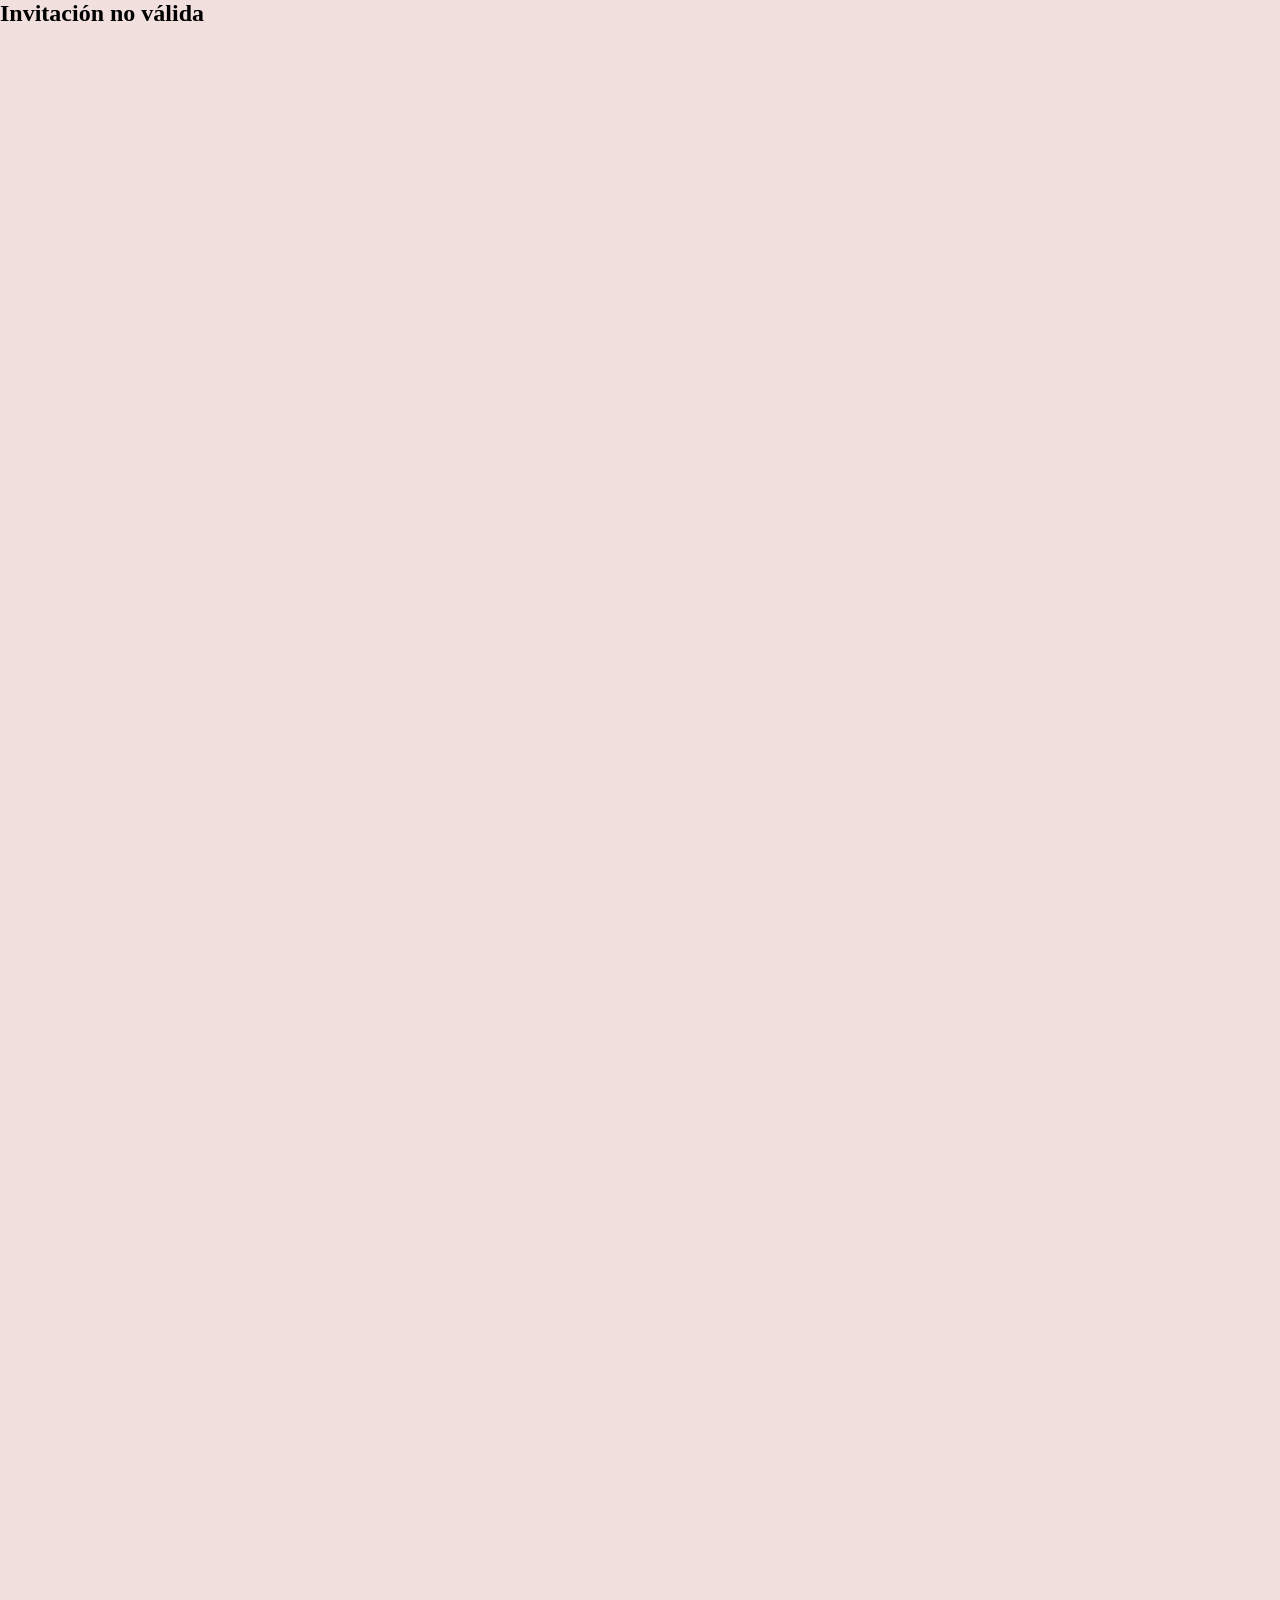
==== commit b65ca032: "Se agrega un widget de musica" ====
--- a/index1.html
+++ b/index1.html
@@ -43,7 +43,9 @@
             </div>
         </div>
     </section>
-
+<!-- Elfsight Audio Player | Untitled Audio Player -->
+<script src="https://elfsightcdn.com/platform.js" async></script>
+<div class="elfsight-app-11b346db-90aa-4ca5-9dfe-2e0d408e9b4a" data-elfsight-app-lazy></div>
     <!--Timer -->
     <section class="countdown-section">
         <h2>Faltan</h2>
@@ -133,6 +135,9 @@
   </div>
 </section>
 
+
+
+
     <script src="main.js"></script>
 </body>
 
--- a/styles.css
+++ b/styles.css
@@ -627,36 +627,183 @@
 }
 
 
-/*CSS para el fomulario*/
-
+/* =========================
+   RSVP CARD
+========================= */
+
+.rsvp-section {
+  min-height: 100vh;
+  padding: 6rem 1.5rem;
+  background-color: #f1e0dd;
+  text-align: center;
+}
+
+.rsvp-section h2 {
+  font-family: "Cormorant Garamond", serif;
+  font-size: clamp(2.5rem, 5vw, 4rem);
+  letter-spacing: 0.2em;
+  color: #7a8a3a;
+  margin-bottom: 4rem;
+}
+
+.rsvp-card {
+  max-width: 420px;
+  margin: auto;
+  padding: 3rem 2rem;
+
+  background: rgba(255, 255, 255, 0.45);
+  backdrop-filter: blur(6px);
+  border-radius: 24px;
+
+  box-shadow: 0 20px 50px rgba(0, 0, 0, 0.15);
+}
+
+/* =========================
+   BOTONES RSVP
+========================= */
 
 .rsvp-buttons {
   display: flex;
   flex-direction: column;
   gap: 1.2rem;
-  max-width: 300px;
-  margin: auto;
 }
 
 .rsvp-buttons button,
 #btn-confirmar-menor {
+  background: transparent;
+  border: 1.5px solid #7a8a3a;
+  color: #7a8a3a;
+
   padding: 1rem;
   border-radius: 40px;
-  border: 1px solid #7a8a3a;
-  background: transparent;
-  color: #7a8a3a;
+
   font-family: "Montserrat", sans-serif;
   letter-spacing: 0.2em;
+  text-transform: uppercase;
+  font-size: 0.75rem;
+
   cursor: pointer;
+  transition: all 0.3s ease;
 }
 
 .rsvp-buttons button:hover,
 #btn-confirmar-menor:hover {
-  background: #7a8a3a;
-  color: white;
-}
+  background-color: #7a8a3a;
+  color: #fff;
+}
+
+/* BOTÓN ACTIVO */
+#btn-menos.active {
+  background-color: #7a8a3a;
+  color: #fff;
+}
+
+/* OCULTAR BOTONES CUANDO SE ABRE SELECT */
+.rsvp-buttons.hide-others #btn-si,
+.rsvp-buttons.hide-others #btn-no {
+  opacity: 0;
+  max-height: 0;
+  margin: 0;
+  padding: 0;
+  pointer-events: none;
+  transition: all 0.4s ease;
+}
+
+/* =========================
+   SELECT DESPLEGABLE RSVP
+========================= */
 
 .rsvp-select {
+  position: relative;
+
+  max-height: 0;
+  margin-top: 0;
+
+  overflow: hidden;
+  opacity: 0;
+  transform: translateY(-12px);
+  pointer-events: none;
+
+  transition:
+    max-height 0.6s ease,
+    opacity 0.4s ease,
+    transform 0.4s ease,
+    margin-top 0.4s ease;
+    text-align: center;
+  text-align-last: center;
+    display: none;
+  flex-direction: column;
+  gap: 1rem;
+
+}
+
+.rsvp-select.show {
+  max-height: 240px;
+  margin-top: 1.2rem;
+  display: flex;
+  flex-direction: column;
+  gap: 1rem;
+  opacity: 1;
+  transform: translateY(0);
+  pointer-events: auto;
+}
+
+/* SELECT ESTILO */
+.rsvp-select select {
+  width: 100%;
+  padding: 0.9rem 1rem;
+
+  font-family: "Montserrat", sans-serif;
+  font-size: 0.85rem;
+  letter-spacing: 0.15em;
+  text-transform: uppercase;
+
+  color: #7a8a3a;
+  background-color: transparent;
+
+  border: 1.5px solid #7a8a3a;
+  border-radius: 999px;
+
+  outline: none;
+  appearance: none;
+  cursor: pointer;
+
+  transition: background-color 0.3s ease;
+}
+
+.rsvp-select select:focus {
+  background-color: rgba(122, 138, 58, 0.08);
+}
+
+/* FLECHA PERSONALIZADA */
+.rsvp-select::after {
+  content: "▾";
+  position: absolute;
+  right: 1.2rem;
+  top: 58%;
+  transform: translateY(-50%);
+  pointer-events: none;
+
+  color: #7a8a3a;
+  font-size: 0.9rem;
+}
+
+.rsvp-thanks {
   display: none;
   margin-top: 2rem;
-}
+
+  font-family: "Cormorant Garamond", serif;
+  font-size: 1rem;
+}
+
+
+
+
+
+.rsvp-locked {
+  display: none;
+  margin-top: 2rem;
+  font-family: "Cormorant Garamond", serif;
+  font-size: 1.1rem;
+  color: #7a8a3a;
+}
